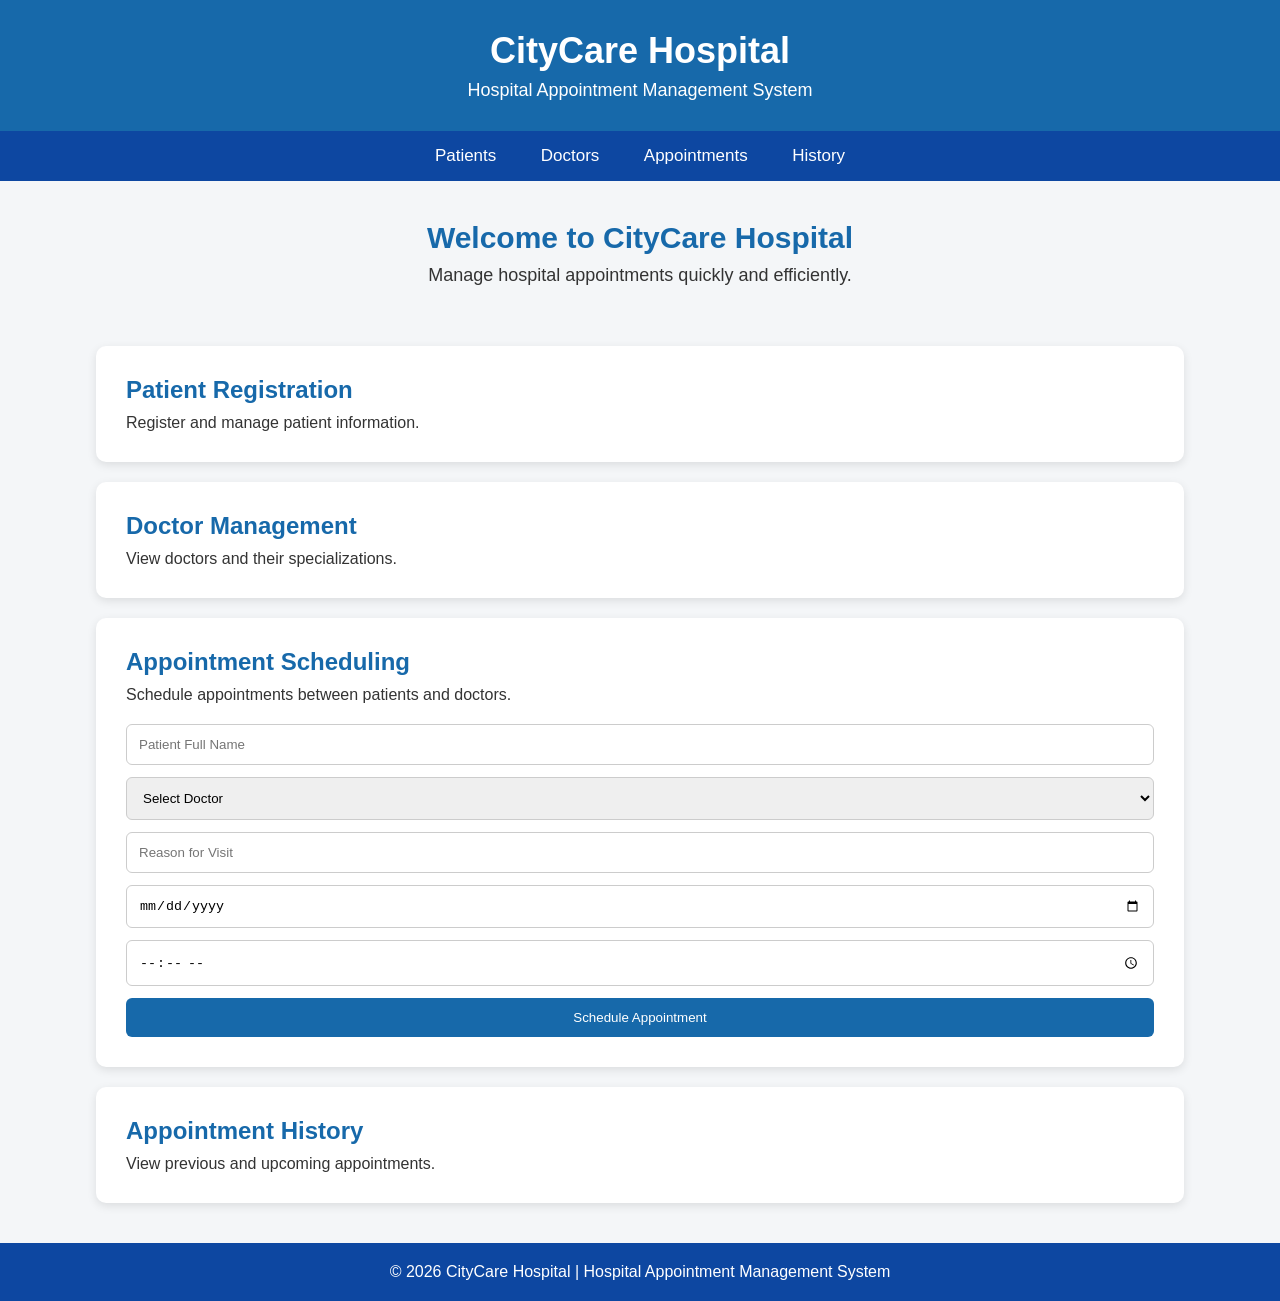
==== index.html @ 0d9acdfb "Improve appointment scheduling form" ====
<!DOCTYPE html>
<html lang="en">

<head>
    <meta charset="UTF-8">
    <meta name="viewport" content="width=device-width, initial-scale=1.0">
    <title>Hospital Appointment Management System</title>
    <link rel="stylesheet" href="style.css">
</head>

<body>

    <header>
        <h1>CityCare Hospital</h1>
        <p>Hospital Appointment Management System</p>
    </header>

    <nav>
        <a href="#patients">Patients</a>
        <a href="#doctors">Doctors</a>
        <a href="#appointments">Appointments</a>
        <a href="#history">History</a>
    </nav>

    <section class="hero">
        <h2>Welcome to CityCare Hospital</h2>
        <p>Manage hospital appointments quickly and efficiently.</p>
    </section>

    <section id="patients">
        <h2>Patient Registration</h2>
        <p>Register and manage patient information.</p>
    </section>

    <section id="doctors">
        <h2>Doctor Management</h2>
        <p>View doctors and their specializations.</p>
    </section>

    <section id="appointments">
    <h2>Appointment Scheduling</h2>
    <p>Schedule appointments between patients and doctors.</p>

    <form class="appointment-form">
        <input type="text" placeholder="Patient Full Name" required>

        <select required>
            <option value="">Select Doctor</option>
            <option>Dr. Ravi Kumar - Cardiologist</option>
            <option>Dr. Priya Sharma - Dermatologist</option>
            <option>Dr. Arjun Rao - General Physician</option>
        </select>
        <input type="text" placeholder="Reason for Visit" required>
        <input type="date" required>
        <input type="time" required>

        <button type="submit">Schedule Appointment</button>
    </form>
    </section>
    <section id="history">
        <h2>Appointment History</h2>
        <p>View previous and upcoming appointments.</p>
    </section>

    <footer>
        <p>© 2026 CityCare Hospital | Hospital Appointment Management System</p>
    </footer>

</body>

</html>
---- style.css ----
* {
    margin: 0;
    padding: 0;
    box-sizing: border-box;
}

body {
    font-family: Arial, sans-serif;
    background-color: #f4f6f8;
    color: #333;
}

header {
    background-color: #1769aa;
    color: white;
    text-align: center;
    padding: 30px;
}

header h1 {
    font-size: 36px;
    margin-bottom: 8px;
}

header p {
    font-size: 18px;
}

nav {
    background-color: #0d47a1;
    text-align: center;
    padding: 15px;
}

nav a {
    color: white;
    text-decoration: none;
    margin: 0 20px;
    font-size: 17px;
}

.hero {
    text-align: center;
    padding: 40px 20px;
}

.hero h2 {
    font-size: 30px;
    margin-bottom: 10px;
    color: #1769aa;
}

.hero p {
    font-size: 18px;
}

section:not(.hero) {
    background-color: white;
    width: 85%;
    margin: 20px auto;
    padding: 30px;
    border-radius: 10px;
    box-shadow: 0 3px 10px rgba(0, 0, 0, 0.1);
}

section h2 {
    color: #1769aa;
    margin-bottom: 10px;
}

footer {
    margin-top: 40px;
    background-color: #0d47a1;
    color: white;
    text-align: center;
    padding: 20px;
}
.appointment-form {
    display: flex;
    flex-direction: column;
    gap: 12px;
    margin-top: 20px;
}

.appointment-form input,
.appointment-form select {
    padding: 12px;
    border: 1px solid #ccc;
    border-radius: 6px;
}

.appointment-form button {
    background-color: #1769aa;
    color: white;
    border: none;
    padding: 12px;
    border-radius: 6px;
    cursor: pointer;
}
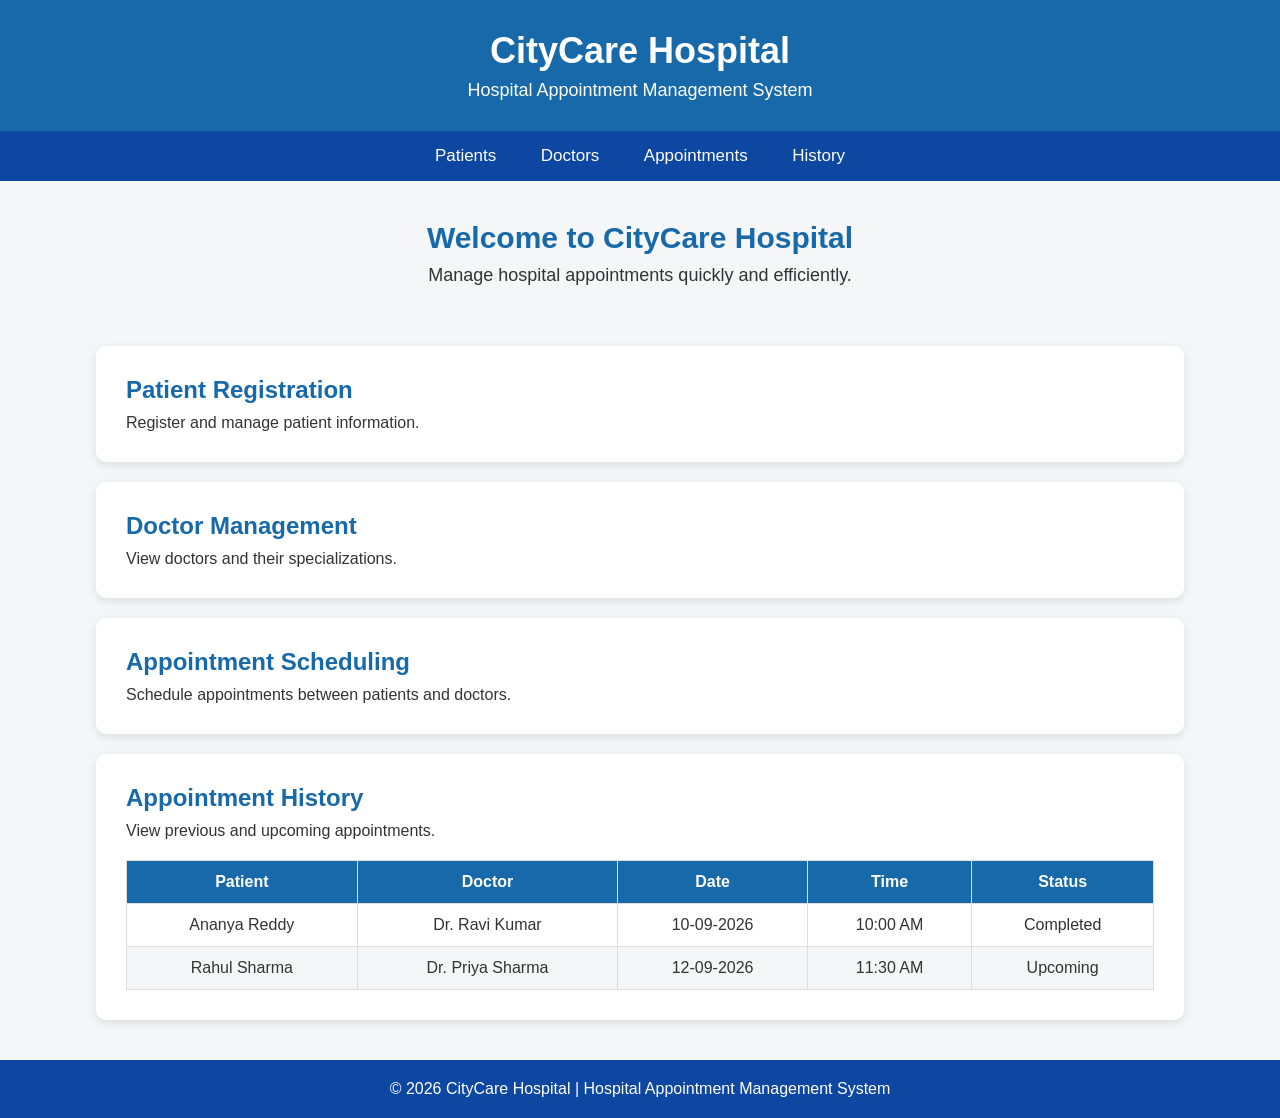
==== commit 9f3ed7f2: "Style appointment history table" ====
--- a/index.html
+++ b/index.html
@@ -38,28 +38,43 @@
     </section>
 
     <section id="appointments">
-    <h2>Appointment Scheduling</h2>
-    <p>Schedule appointments between patients and doctors.</p>
+        <h2>Appointment Scheduling</h2>
+        <p>Schedule appointments between patients and doctors.</p>
+    </section>
 
-    <form class="appointment-form">
-        <input type="text" placeholder="Patient Full Name" required>
+    <section id="history">
+    <h2>Appointment History</h2>
+    <p>View previous and upcoming appointments.</p>
 
-        <select required>
-            <option value="">Select Doctor</option>
-            <option>Dr. Ravi Kumar - Cardiologist</option>
-            <option>Dr. Priya Sharma - Dermatologist</option>
-            <option>Dr. Arjun Rao - General Physician</option>
-        </select>
-        <input type="text" placeholder="Reason for Visit" required>
-        <input type="date" required>
-        <input type="time" required>
+    <table class="history-table">
+        <thead>
+            <tr>
+                <th>Patient</th>
+                <th>Doctor</th>
+                <th>Date</th>
+                <th>Time</th>
+                <th>Status</th>
+            </tr>
+        </thead>
 
-        <button type="submit">Schedule Appointment</button>
-    </form>
-    </section>
-    <section id="history">
-        <h2>Appointment History</h2>
-        <p>View previous and upcoming appointments.</p>
+        <tbody>
+            <tr>
+                <td>Ananya Reddy</td>
+                <td>Dr. Ravi Kumar</td>
+                <td>10-09-2026</td>
+                <td>10:00 AM</td>
+                <td>Completed</td>
+            </tr>
+
+            <tr>
+                <td>Rahul Sharma</td>
+                <td>Dr. Priya Sharma</td>
+                <td>12-09-2026</td>
+                <td>11:30 AM</td>
+                <td>Upcoming</td>
+            </tr>
+        </tbody>
+    </table>
     </section>
 
     <footer>
--- a/style.css
+++ b/style.css
@@ -75,25 +75,24 @@
     text-align: center;
     padding: 20px;
 }
-.appointment-form {
-    display: flex;
-    flex-direction: column;
-    gap: 12px;
+.history-table {
+    width: 100%;
+    border-collapse: collapse;
     margin-top: 20px;
 }
 
-.appointment-form input,
-.appointment-form select {
+.history-table th,
+.history-table td {
+    border: 1px solid #ddd;
     padding: 12px;
-    border: 1px solid #ccc;
-    border-radius: 6px;
+    text-align: center;
 }
 
-.appointment-form button {
+.history-table th {
     background-color: #1769aa;
     color: white;
-    border: none;
-    padding: 12px;
-    border-radius: 6px;
-    cursor: pointer;
+}
+
+.history-table tr:nth-child(even) {
+    background-color: #f4f6f8;
 }
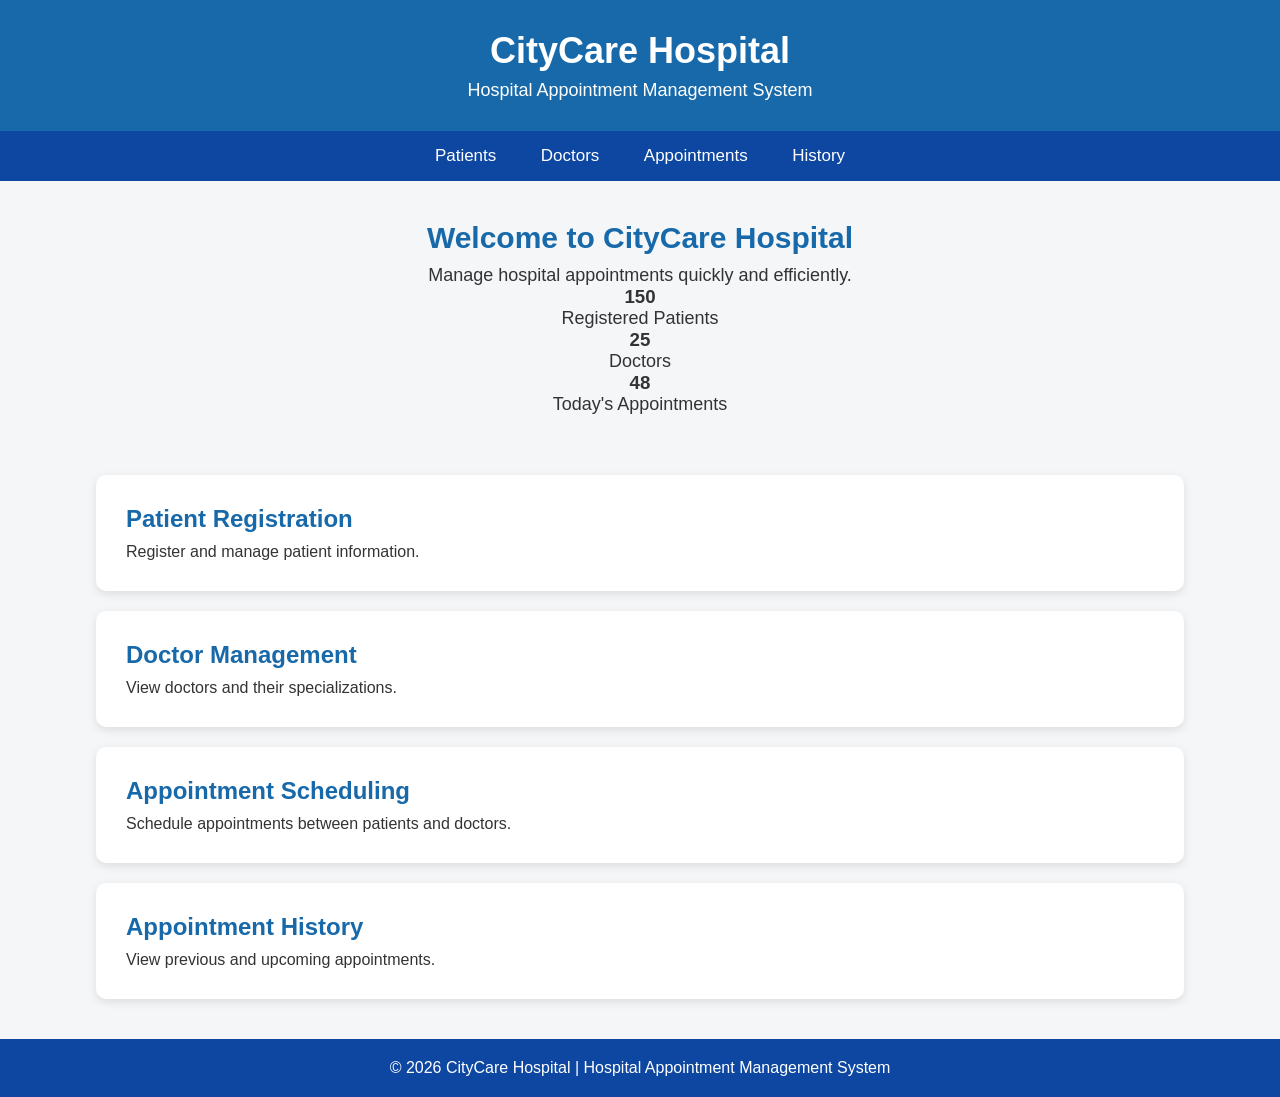
==== commit 39026e2e: "Add hospital dashboard statistics" ====
--- a/index.html
+++ b/index.html
@@ -23,10 +23,26 @@
     </nav>
 
     <section class="hero">
-        <h2>Welcome to CityCare Hospital</h2>
-        <p>Manage hospital appointments quickly and efficiently.</p>
+    <h2>Welcome to CityCare Hospital</h2>
+    <p>Manage hospital appointments quickly and efficiently.</p>
+
+    <div class="dashboard">
+        <div class="dashboard-card">
+            <h3>150</h3>
+            <p>Registered Patients</p>
+        </div>
+
+        <div class="dashboard-card">
+            <h3>25</h3>
+            <p>Doctors</p>
+        </div>
+
+        <div class="dashboard-card">
+            <h3>48</h3>
+            <p>Today's Appointments</p>
+        </div>
+    </div>
     </section>
-
     <section id="patients">
         <h2>Patient Registration</h2>
         <p>Register and manage patient information.</p>
@@ -43,38 +59,8 @@
     </section>
 
     <section id="history">
-    <h2>Appointment History</h2>
-    <p>View previous and upcoming appointments.</p>
-
-    <table class="history-table">
-        <thead>
-            <tr>
-                <th>Patient</th>
-                <th>Doctor</th>
-                <th>Date</th>
-                <th>Time</th>
-                <th>Status</th>
-            </tr>
-        </thead>
-
-        <tbody>
-            <tr>
-                <td>Ananya Reddy</td>
-                <td>Dr. Ravi Kumar</td>
-                <td>10-09-2026</td>
-                <td>10:00 AM</td>
-                <td>Completed</td>
-            </tr>
-
-            <tr>
-                <td>Rahul Sharma</td>
-                <td>Dr. Priya Sharma</td>
-                <td>12-09-2026</td>
-                <td>11:30 AM</td>
-                <td>Upcoming</td>
-            </tr>
-        </tbody>
-    </table>
+        <h2>Appointment History</h2>
+        <p>View previous and upcoming appointments.</p>
     </section>
 
     <footer>
@@ -83,4 +69,4 @@
 
 </body>
 
-</html>+</html> 
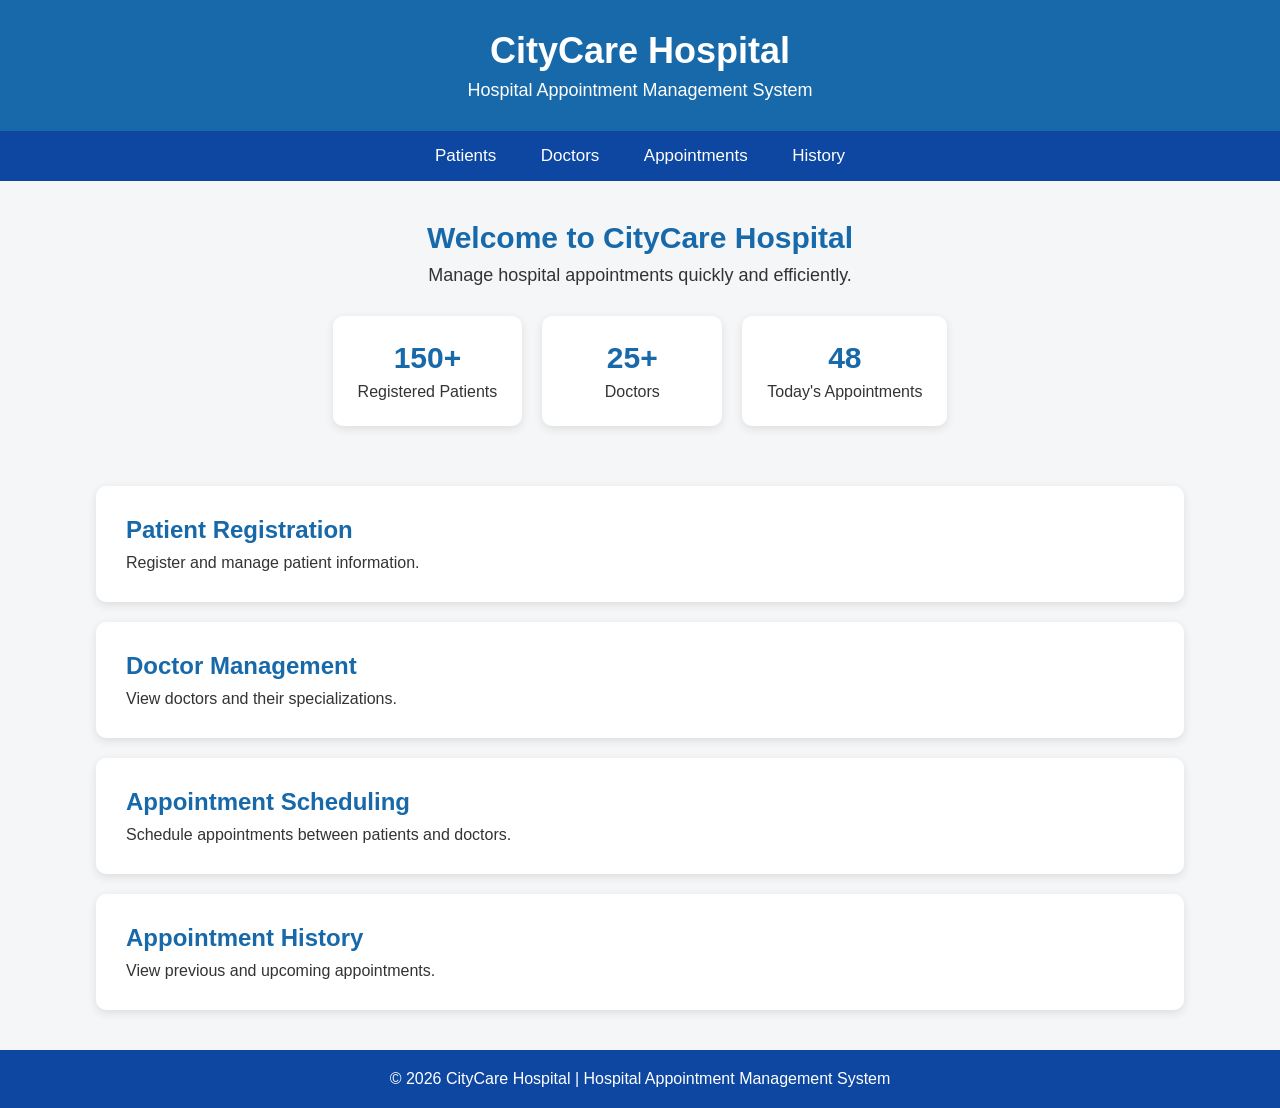
==== commit cfc4cce2: "Style hospital dashboard cards" ====
--- a/index.html
+++ b/index.html
@@ -28,12 +28,12 @@
 
     <div class="dashboard">
         <div class="dashboard-card">
-            <h3>150</h3>
+            <h3>150+</h3>
             <p>Registered Patients</p>
         </div>
 
         <div class="dashboard-card">
-            <h3>25</h3>
+            <h3>25+</h3>
             <p>Doctors</p>
         </div>
 
--- a/style.css
+++ b/style.css
@@ -75,24 +75,29 @@
     text-align: center;
     padding: 20px;
 }
-.history-table {
-    width: 100%;
-    border-collapse: collapse;
-    margin-top: 20px;
+.dashboard {
+    display: flex;
+    justify-content: center;
+    gap: 20px;
+    margin-top: 30px;
+    flex-wrap: wrap;
 }
 
-.history-table th,
-.history-table td {
-    border: 1px solid #ddd;
-    padding: 12px;
+.dashboard-card {
+    background-color: white;
+    padding: 25px;
+    min-width: 180px;
+    border-radius: 10px;
+    box-shadow: 0 3px 10px rgba(0, 0, 0, 0.1);
     text-align: center;
 }
 
-.history-table th {
-    background-color: #1769aa;
-    color: white;
+.dashboard-card h3 {
+    font-size: 30px;
+    color: #1769aa;
+    margin-bottom: 8px;
 }
 
-.history-table tr:nth-child(even) {
-    background-color: #f4f6f8;
+.dashboard-card p {
+    font-size: 16px;
 }
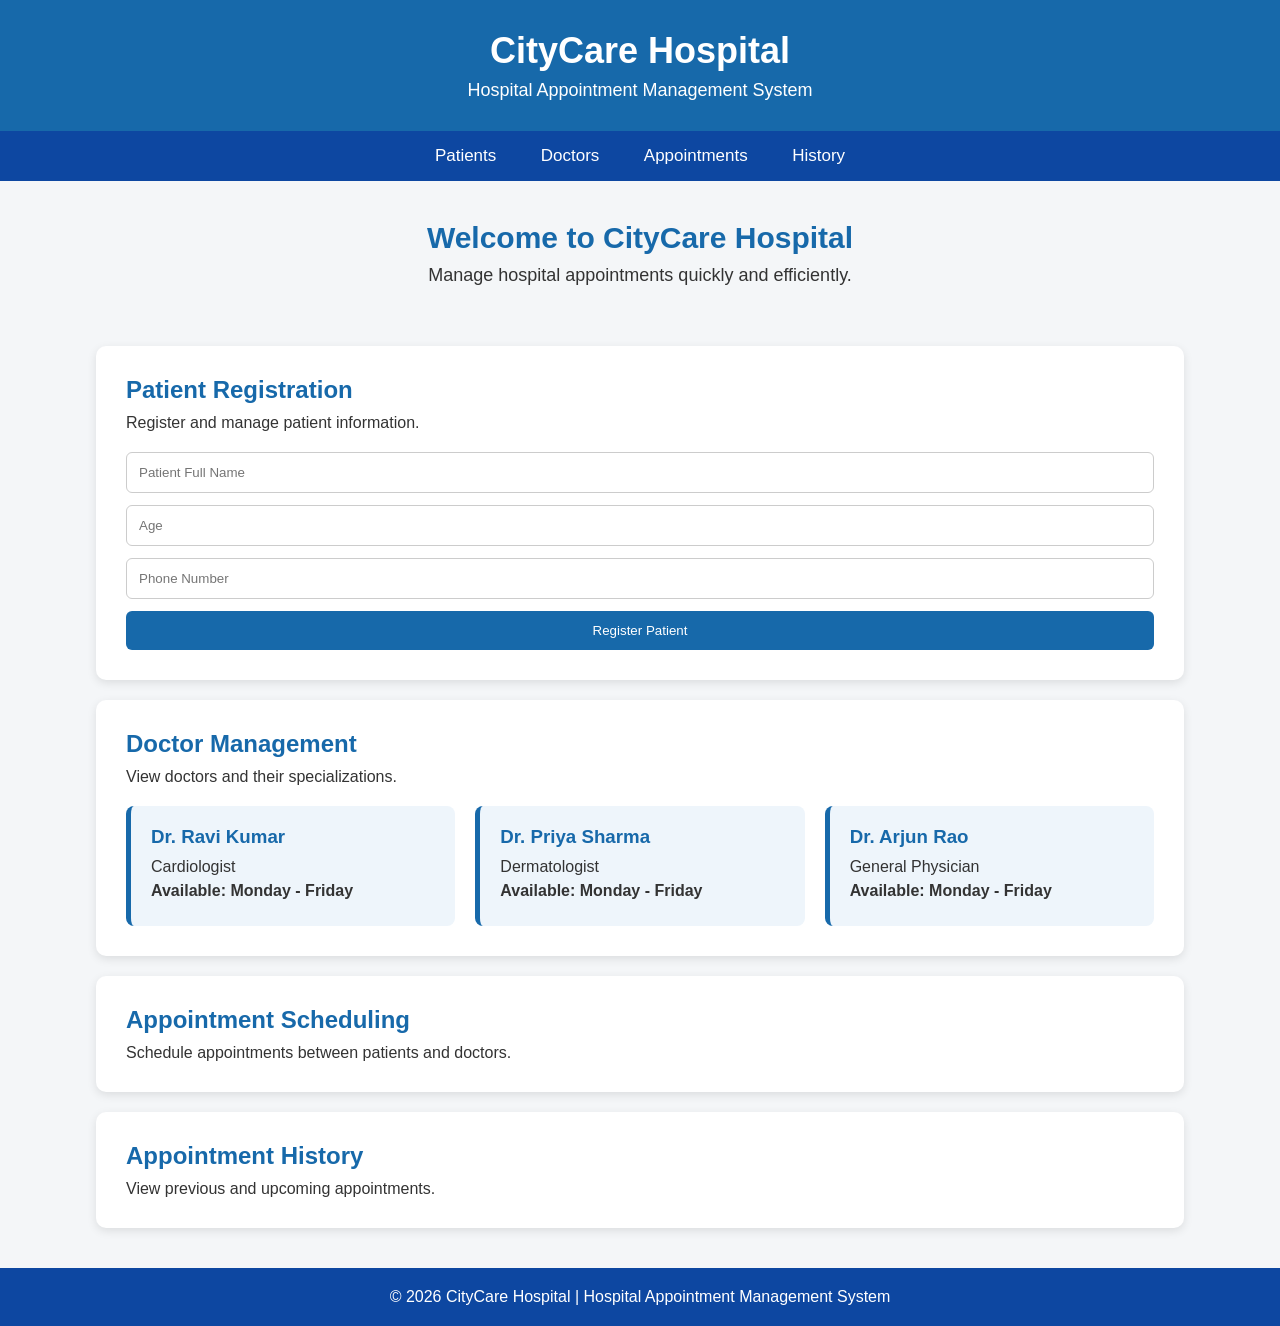
==== commit 085d6855: "Resolve CSS conflict and preserve patient and doctor features" ====
--- a/index.html
+++ b/index.html
@@ -23,34 +23,45 @@
     </nav>
 
     <section class="hero">
-    <h2>Welcome to CityCare Hospital</h2>
-    <p>Manage hospital appointments quickly and efficiently.</p>
+        <h2>Welcome to CityCare Hospital</h2>
+        <p>Manage hospital appointments quickly and efficiently.</p>
+    </section>
 
-    <div class="dashboard">
-        <div class="dashboard-card">
-            <h3>150+</h3>
-            <p>Registered Patients</p>
-        </div>
+    <section id="patients">
+    <h2>Patient Registration</h2>
+    <p>Register and manage patient information.</p>
 
-        <div class="dashboard-card">
-            <h3>25+</h3>
-            <p>Doctors</p>
-        </div>
-
-        <div class="dashboard-card">
-            <h3>48</h3>
-            <p>Today's Appointments</p>
-        </div>
-    </div>
-    </section>
-    <section id="patients">
-        <h2>Patient Registration</h2>
-        <p>Register and manage patient information.</p>
+    <form class="patient-form">
+        <input type="text" placeholder="Patient Full Name" required>
+        <input type="number" placeholder="Age" min="1" max="120" required>
+        <input type="text" placeholder="Phone Number" required>
+        <button type="submit">Register Patient</button>
+    </form>
     </section>
 
     <section id="doctors">
-        <h2>Doctor Management</h2>
-        <p>View doctors and their specializations.</p>
+    <h2>Doctor Management</h2>
+    <p>View doctors and their specializations.</p>
+
+    <div class="doctor-list">
+        <div class="doctor-card">
+            <h3>Dr. Ravi Kumar</h3>
+            <p>Cardiologist</p>
+            <p class="available">Available: Monday - Friday</p>
+        </div>
+
+        <div class="doctor-card">
+            <h3>Dr. Priya Sharma</h3>
+            <p>Dermatologist</p>
+            <p class="available">Available: Monday - Friday</p>
+        </div>
+
+        <div class="doctor-card">
+            <h3>Dr. Arjun Rao</h3>
+            <p>General Physician</p>
+            <p class="available">Available: Monday - Friday</p>
+        </div>
+    </div>
     </section>
 
     <section id="appointments">
@@ -69,4 +80,4 @@
 
 </body>
 
-</html> +</html>
--- a/style.css
+++ b/style.css
@@ -75,6 +75,118 @@
     text-align: center;
     padding: 20px;
 }
+
+
+/* Patient Registration */
+
+.patient-form {
+    display: flex;
+    flex-direction: column;
+    gap: 12px;
+    margin-top: 20px;
+}
+
+.patient-form input {
+    padding: 12px;
+    border: 1px solid #ccc;
+    border-radius: 6px;
+}
+
+.patient-form button {
+    background-color: #1769aa;
+    color: white;
+    border: none;
+    padding: 12px;
+    border-radius: 6px;
+    cursor: pointer;
+}
+
+
+/* Doctor Management */
+
+.doctor-list {
+    display: flex;
+    gap: 20px;
+    flex-wrap: wrap;
+    margin-top: 20px;
+}
+
+.doctor-card {
+    flex: 1;
+    min-width: 220px;
+    padding: 20px;
+    background-color: #eef5fb;
+    border-radius: 8px;
+    border-left: 5px solid #1769aa;
+}
+
+.doctor-card h3 {
+    color: #1769aa;
+    margin-bottom: 10px;
+}
+
+.doctor-card p {
+    margin-bottom: 6px;
+}
+
+.available {
+    font-weight: bold;
+}
+
+
+/* Appointment Scheduling */
+
+.appointment-form {
+    display: flex;
+    flex-direction: column;
+    gap: 12px;
+    margin-top: 20px;
+}
+
+.appointment-form input,
+.appointment-form select {
+    padding: 12px;
+    border: 1px solid #ccc;
+    border-radius: 6px;
+}
+
+.appointment-form button {
+    background-color: #1769aa;
+    color: white;
+    border: none;
+    padding: 12px;
+    border-radius: 6px;
+    cursor: pointer;
+}
+
+
+/* Appointment History */
+
+.history-table {
+    width: 100%;
+    border-collapse: collapse;
+    margin-top: 20px;
+}
+
+.history-table th,
+.history-table td {
+    border: 1px solid #ddd;
+    padding: 12px;
+    text-align: center;
+}
+
+.history-table th {
+    background-color: #1769aa;
+    color: white;
+}
+
+.history-table tr:nth-child(even) {
+    background-color: #f4f6f8;
+}
+
+
+/* Hospital Dashboard */
+
 .dashboard {
     display: flex;
     justify-content: center;
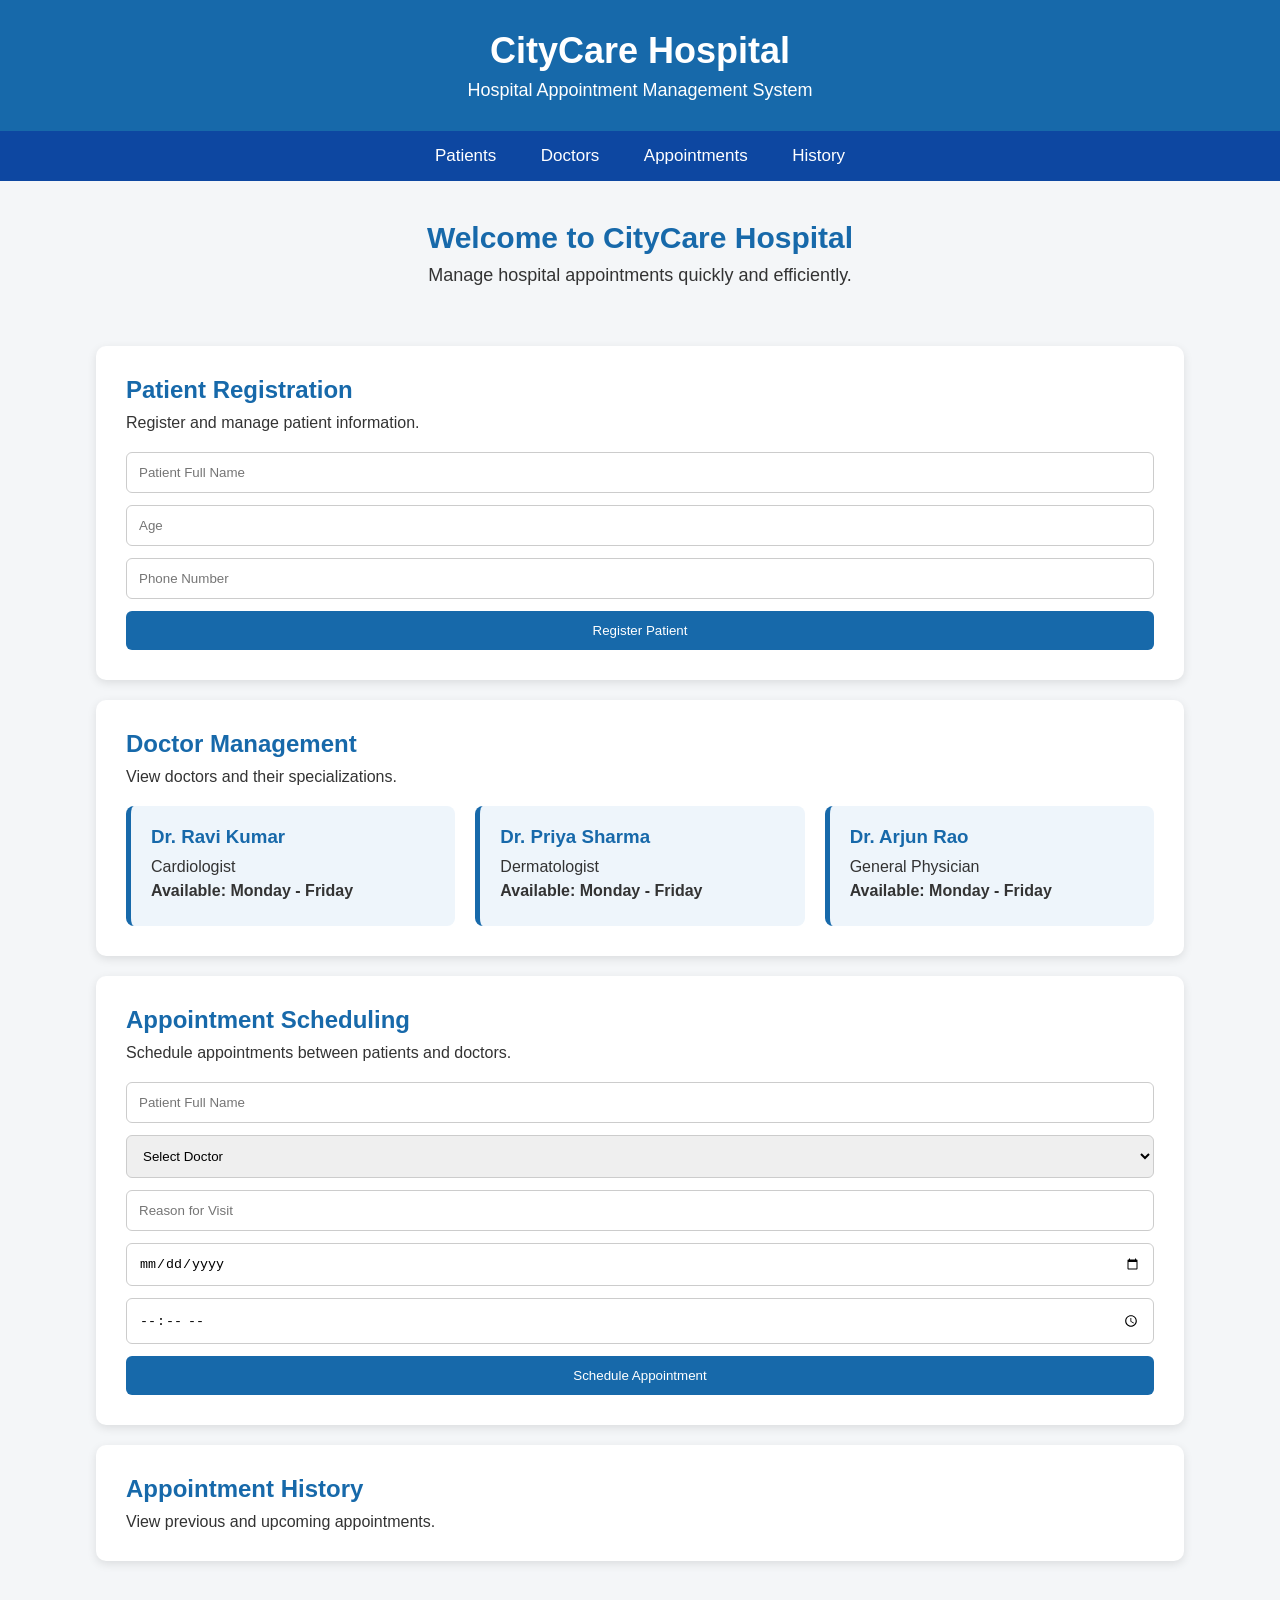
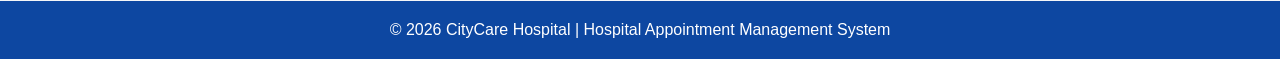
==== commit a306c82d: "Resolve CSS conflict and synchronize appointment scheduling" ====
--- a/index.html
+++ b/index.html
@@ -65,10 +65,25 @@
     </section>
 
     <section id="appointments">
-        <h2>Appointment Scheduling</h2>
-        <p>Schedule appointments between patients and doctors.</p>
+    <h2>Appointment Scheduling</h2>
+    <p>Schedule appointments between patients and doctors.</p>
+
+    <form class="appointment-form">
+        <input type="text" placeholder="Patient Full Name" required>
+
+        <select required>
+            <option value="">Select Doctor</option>
+            <option>Dr. Ravi Kumar - Cardiologist</option>
+            <option>Dr. Priya Sharma - Dermatologist</option>
+            <option>Dr. Arjun Rao - General Physician</option>
+        </select>
+        <input type="text" placeholder="Reason for Visit" required>
+        <input type="date" required>
+        <input type="time" required>
+
+        <button type="submit">Schedule Appointment</button>
+    </form>
     </section>
-
     <section id="history">
         <h2>Appointment History</h2>
         <p>View previous and upcoming appointments.</p>
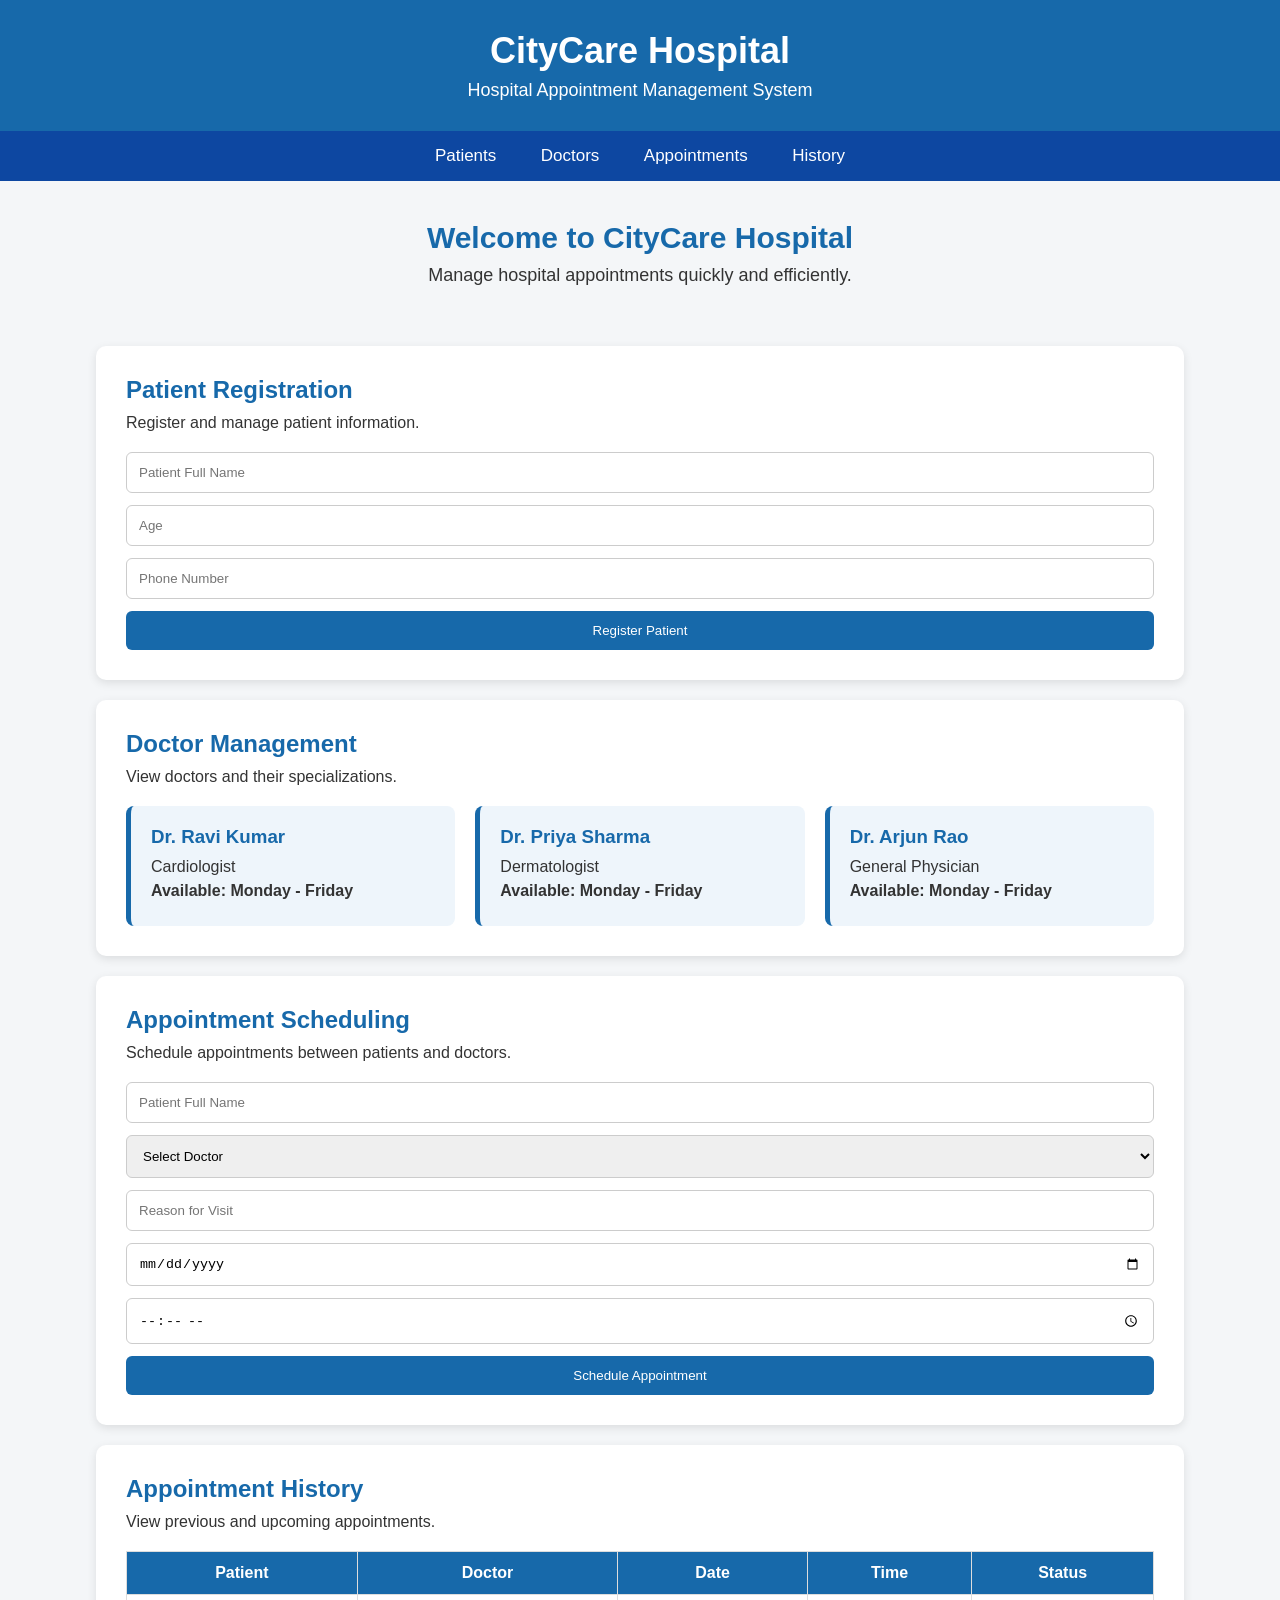
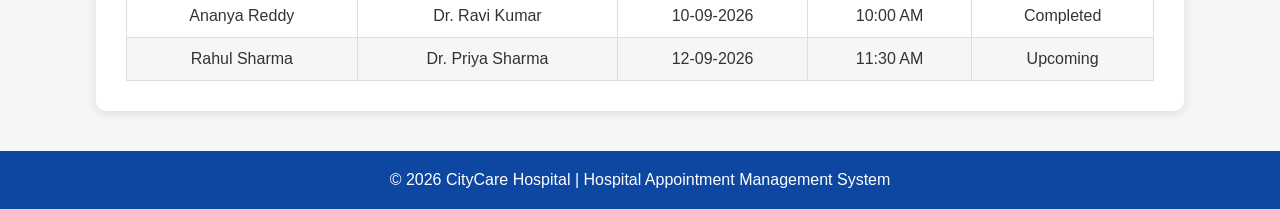
==== commit 83bb6a89: "Resolve CSS conflict and synchronize appointment history" ====
--- a/index.html
+++ b/index.html
@@ -85,8 +85,38 @@
     </form>
     </section>
     <section id="history">
-        <h2>Appointment History</h2>
-        <p>View previous and upcoming appointments.</p>
+    <h2>Appointment History</h2>
+    <p>View previous and upcoming appointments.</p>
+
+    <table class="history-table">
+        <thead>
+            <tr>
+                <th>Patient</th>
+                <th>Doctor</th>
+                <th>Date</th>
+                <th>Time</th>
+                <th>Status</th>
+            </tr>
+        </thead>
+
+        <tbody>
+            <tr>
+                <td>Ananya Reddy</td>
+                <td>Dr. Ravi Kumar</td>
+                <td>10-09-2026</td>
+                <td>10:00 AM</td>
+                <td>Completed</td>
+            </tr>
+
+            <tr>
+                <td>Rahul Sharma</td>
+                <td>Dr. Priya Sharma</td>
+                <td>12-09-2026</td>
+                <td>11:30 AM</td>
+                <td>Upcoming</td>
+            </tr>
+        </tbody>
+    </table>
     </section>
 
     <footer>
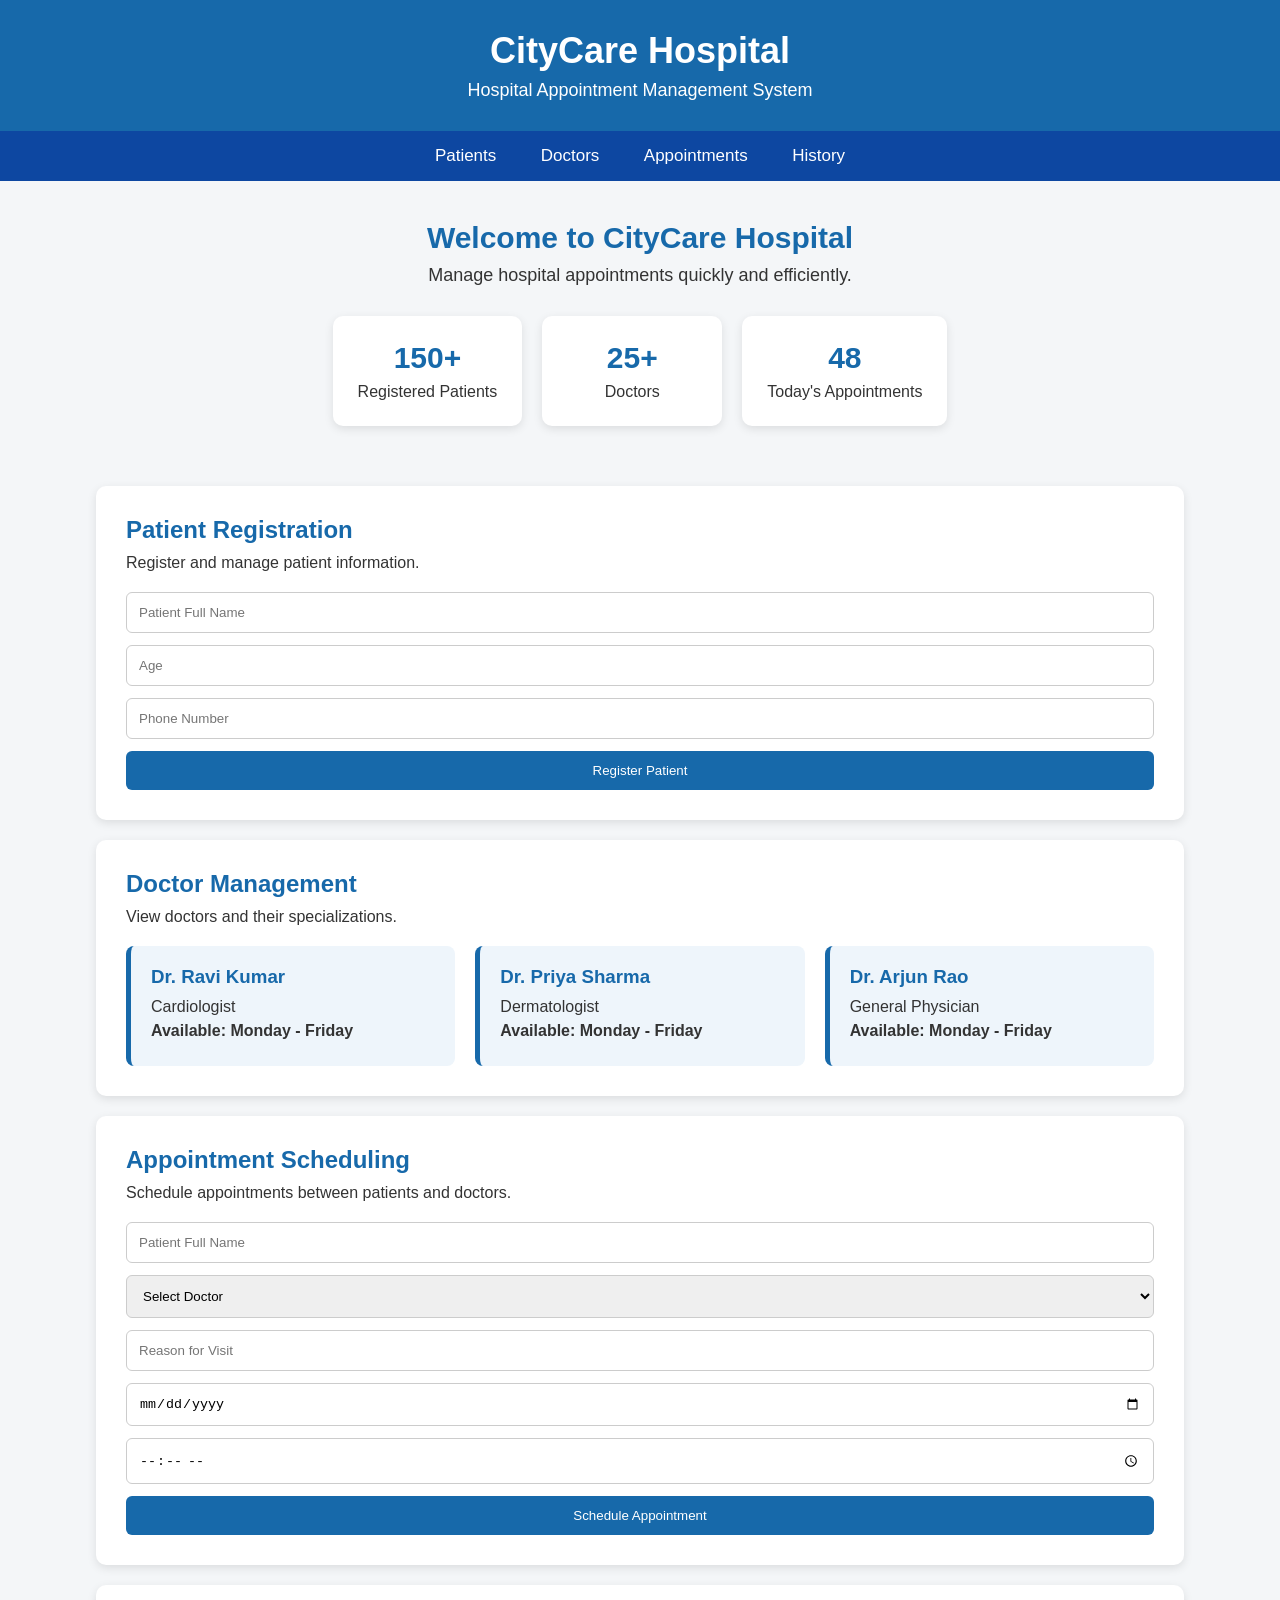
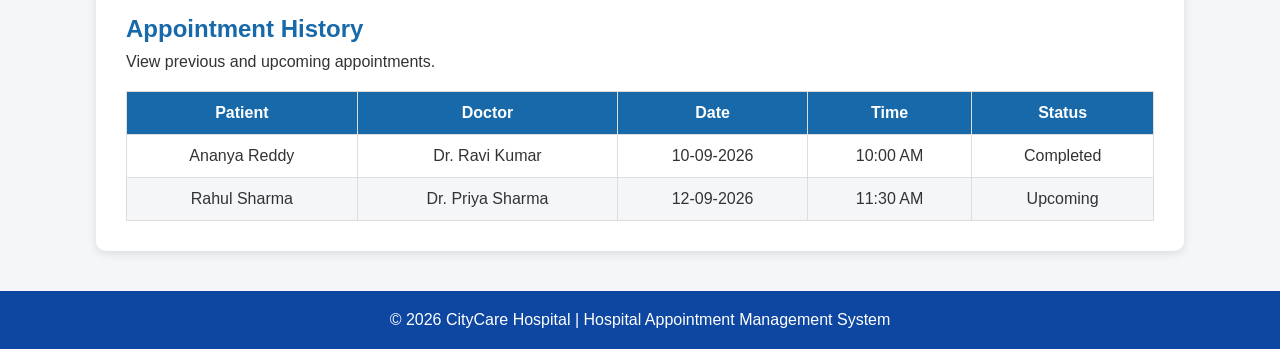
==== commit 9fd311e8: "Resolve CSS conflict and synchronize hospital dashboard" ====
--- a/index.html
+++ b/index.html
@@ -23,10 +23,26 @@
     </nav>
 
     <section class="hero">
-        <h2>Welcome to CityCare Hospital</h2>
-        <p>Manage hospital appointments quickly and efficiently.</p>
+    <h2>Welcome to CityCare Hospital</h2>
+    <p>Manage hospital appointments quickly and efficiently.</p>
+
+    <div class="dashboard">
+        <div class="dashboard-card">
+            <h3>150+</h3>
+            <p>Registered Patients</p>
+        </div>
+
+        <div class="dashboard-card">
+            <h3>25+</h3>
+            <p>Doctors</p>
+        </div>
+
+        <div class="dashboard-card">
+            <h3>48</h3>
+            <p>Today's Appointments</p>
+        </div>
+    </div>
     </section>
-
     <section id="patients">
     <h2>Patient Registration</h2>
     <p>Register and manage patient information.</p>
@@ -125,4 +141,4 @@
 
 </body>
 
-</html>+</html> 
